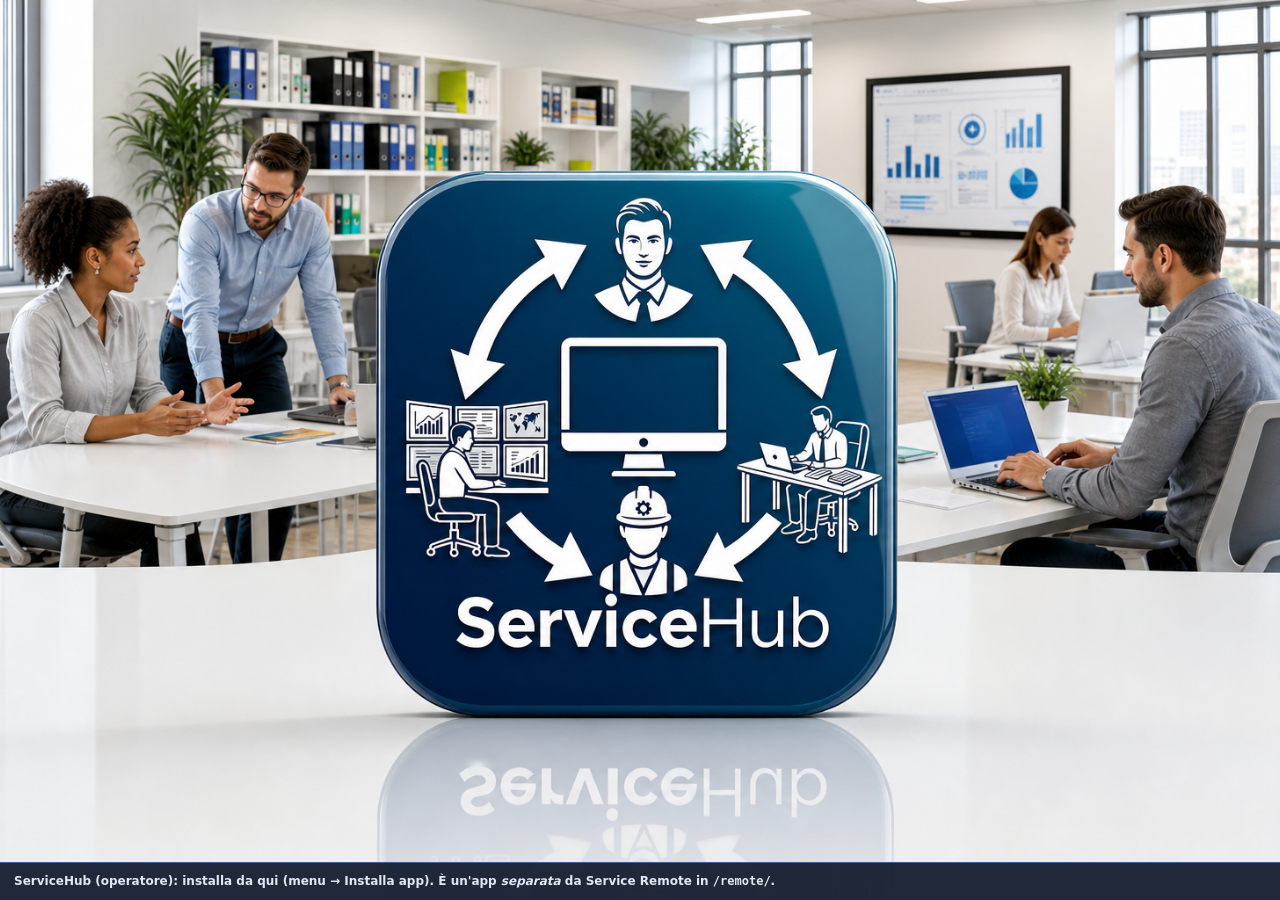
==== op/index.html @ 33609859 "k" ====
<!DOCTYPE html>
<html lang="it">
<head>
  <meta charset="utf-8" />
  <meta name="viewport" content="width=device-width, initial-scale=1" />
  <title>ServiceHub — installazione</title>
  <meta name="theme-color" content="#307eb4" />
  <meta name="application-name" content="ServiceHub" />
  <meta name="mobile-web-app-capable" content="yes" />
  <meta name="apple-mobile-web-app-capable" content="yes" />
  <meta name="apple-mobile-web-app-title" content="ServiceHub" />
  <link rel="manifest" href="manifest.json?v=op5" />
  <link rel="apple-touch-icon" href="../sh-touch.png?v=op5" />
  <link rel="icon" type="image/png" href="../sh-icon-192.png?v=op5" />
  <style>
    html, body { margin: 0; min-height: 100%; font-family: system-ui, sans-serif; }
    #splash-screen {
      position: fixed; inset: 0; z-index: 1; background: #000;
      display: flex; align-items: stretch; justify-content: stretch;
    }
    @media (orientation: portrait) { #splash-screen { background: #fff; } }
    #splash-wrap { position: relative; width: 100%; height: 100%; min-height: 100dvh; }
    #splash-wrap img {
      display: block; width: 100%; height: 100%;
      object-fit: cover; object-position: center;
      pointer-events: none; -webkit-user-drag: none;
    }
    #splash-enter {
      position: absolute; z-index: 2; background: transparent; border: none;
      cursor: pointer; outline: none; border-radius: 14%;
    }
    @media (orientation: landscape) {
      #splash-enter { top: 8%; left: 32%; width: 36%; height: 70%; }
    }
    @media (orientation: portrait) {
      #splash-enter { top: 36%; left: 14%; width: 72%; height: 30%; }
    }
    #op-install-hint {
      position: fixed; bottom: 0; left: 0; right: 0; z-index: 3;
      padding: 10px 14px; background: rgba(15, 23, 42, 0.92);
      color: #e2e8f0; font: 600 12px/1.45 system-ui, sans-serif;
      border-top: 1px solid rgba(96, 165, 250, 0.45);
    }
  </style>
</head>
<body>
  <div id="splash-screen">
    <div id="splash-wrap">
      <picture>
        <source media="(orientation: portrait)" srcset="../splash-mobile.png?v=op5" />
        <img src="../splash-pc.png?v=op5" alt="ServiceHub" />
      </picture>
      <button id="splash-enter" type="button" aria-label="Apri ServiceHub"></button>
    </div>
  </div>
  <div id="op-install-hint">
    <strong>ServiceHub (operatore):</strong> installa da qui (menu → Installa app).
    È un'app <em>separata</em> da Service Remote in <code>/remote/</code>.
  </div>
  <script>
    (function () {
      if ("serviceWorker" in navigator) {
        navigator.serviceWorker.register("./sw-op.js?v=op5", { scope: "./" }).catch(function () {});
      }
      var btn = document.getElementById("splash-enter");
      function enter() {
        var u = new URL("../index.html", location.href);
        u.search = location.search;
        u.hash = location.hash;
        location.href = u.href;
      }
      if (btn) btn.addEventListener("click", enter);
      if (window.matchMedia("(display-mode: standalone)").matches) {
        enter();
      }
    })();
  </script>
</body>
</html>
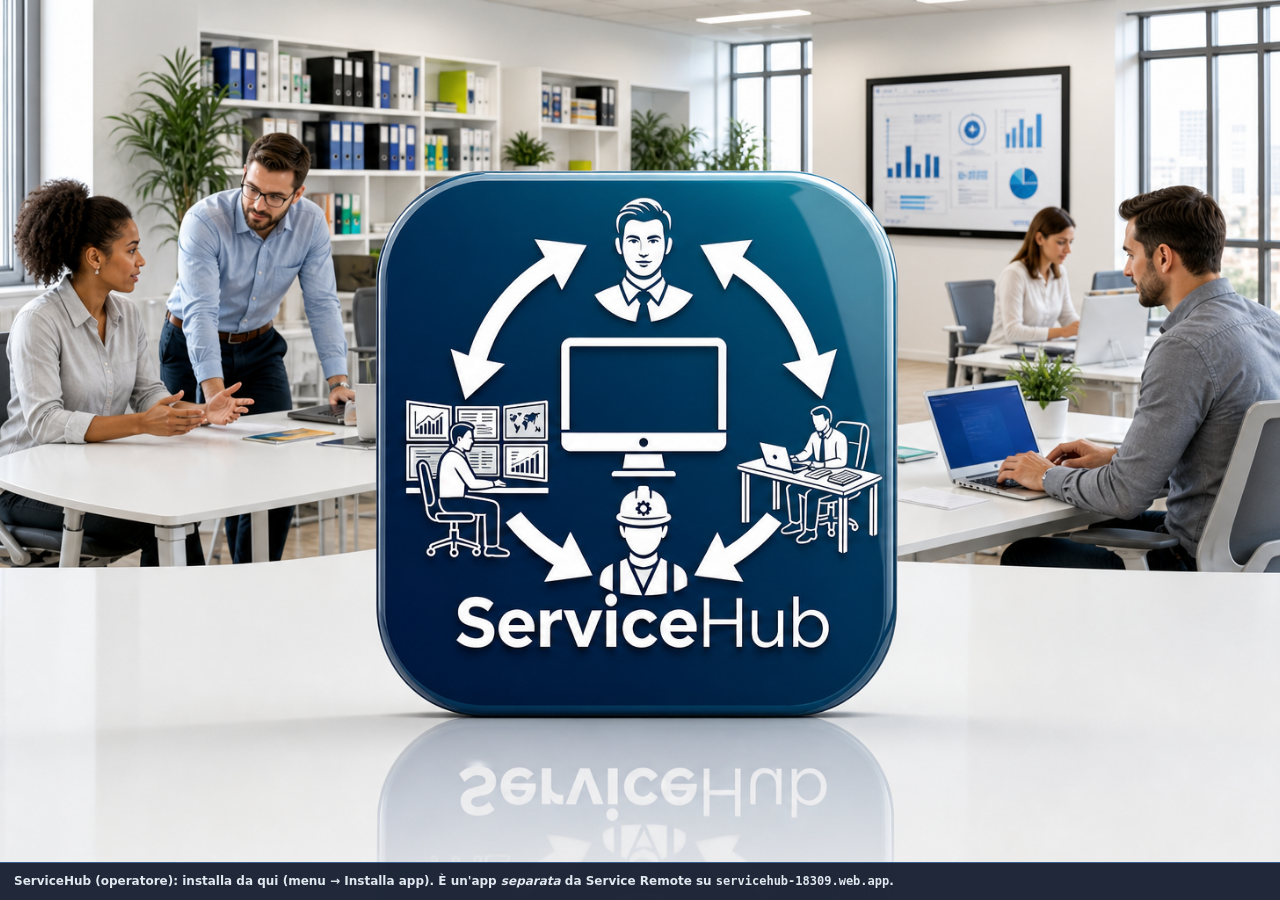
==== commit 8e8fac84: "h" ====
--- a/op/index.html
+++ b/op/index.html
@@ -55,7 +55,7 @@
   </div>
   <div id="op-install-hint">
     <strong>ServiceHub (operatore):</strong> installa da qui (menu → Installa app).
-    È un'app <em>separata</em> da Service Remote in <code>/remote/</code>.
+    È un'app <em>separata</em> da Service Remote su <code>servicehub-18309.web.app</code>.
   </div>
   <script>
     (function () {
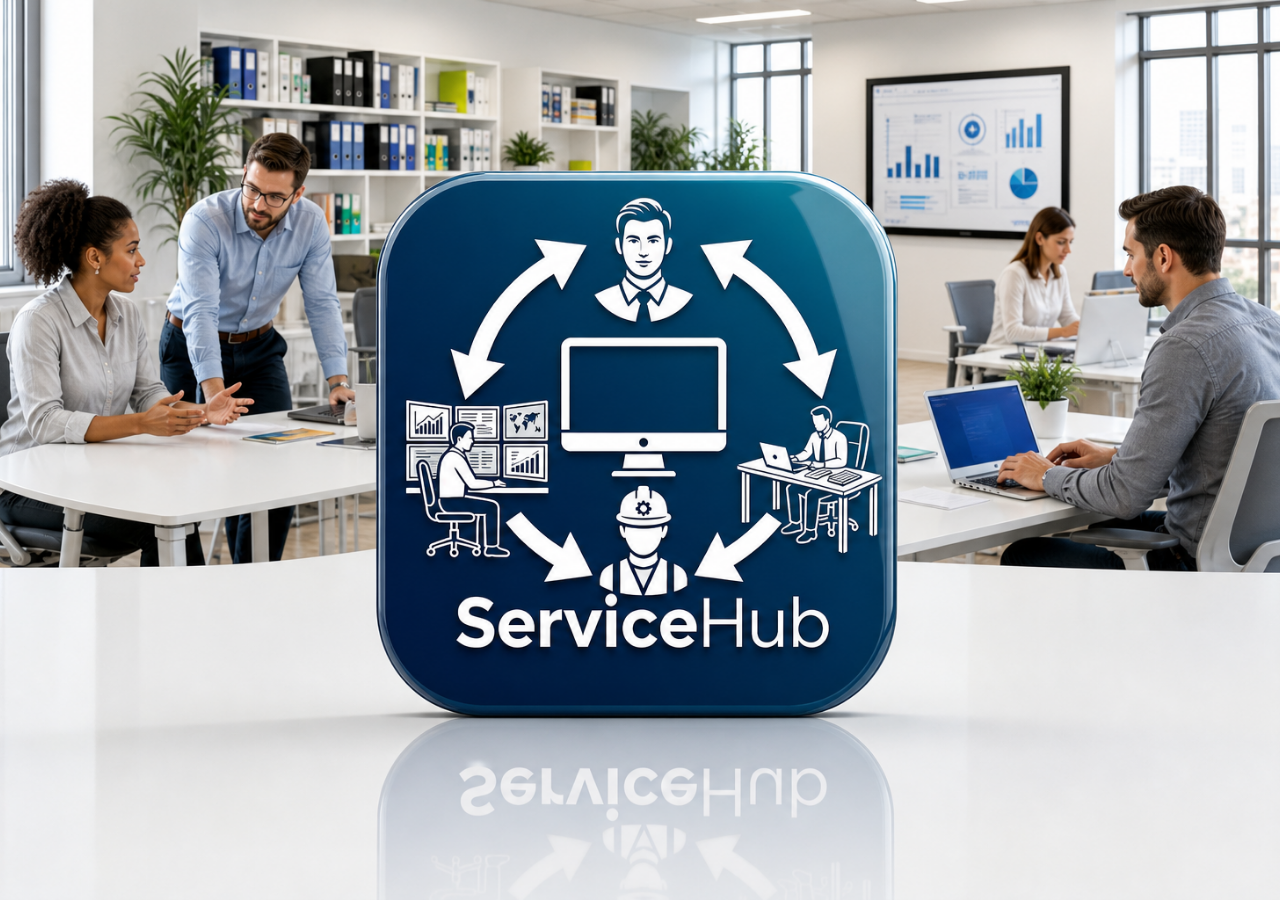
==== commit 046a61c1: "fix(op): widen PWA scope to remove Edge URL bar on launch Co-authored-by: Cursor <cursoragent@cursor" ====
--- a/op/index.html
+++ b/op/index.html
@@ -9,9 +9,9 @@
   <meta name="mobile-web-app-capable" content="yes" />
   <meta name="apple-mobile-web-app-capable" content="yes" />
   <meta name="apple-mobile-web-app-title" content="ServiceHub" />
-  <link rel="manifest" href="manifest.json?v=op5" />
-  <link rel="apple-touch-icon" href="../sh-touch.png?v=op5" />
-  <link rel="icon" type="image/png" href="../sh-icon-192.png?v=op5" />
+  <link rel="manifest" href="manifest.json?v=op6" />
+  <link rel="apple-touch-icon" href="../sh-touch.png?v=op6" />
+  <link rel="icon" type="image/png" href="../sh-icon-192.png?v=op6" />
   <style>
     html, body { margin: 0; min-height: 100%; font-family: system-ui, sans-serif; }
     #splash-screen {
@@ -35,32 +35,22 @@
     @media (orientation: portrait) {
       #splash-enter { top: 36%; left: 14%; width: 72%; height: 30%; }
     }
-    #op-install-hint {
-      position: fixed; bottom: 0; left: 0; right: 0; z-index: 3;
-      padding: 10px 14px; background: rgba(15, 23, 42, 0.92);
-      color: #e2e8f0; font: 600 12px/1.45 system-ui, sans-serif;
-      border-top: 1px solid rgba(96, 165, 250, 0.45);
-    }
   </style>
 </head>
 <body>
   <div id="splash-screen">
     <div id="splash-wrap">
       <picture>
-        <source media="(orientation: portrait)" srcset="../splash-mobile.png?v=op5" />
-        <img src="../splash-pc.png?v=op5" alt="ServiceHub" />
+        <source media="(orientation: portrait)" srcset="../splash-mobile.png?v=op6" />
+        <img src="../splash-pc.png?v=op6" alt="ServiceHub" />
       </picture>
       <button id="splash-enter" type="button" aria-label="Apri ServiceHub"></button>
     </div>
   </div>
-  <div id="op-install-hint">
-    <strong>ServiceHub (operatore):</strong> installa da qui (menu → Installa app).
-    È un'app <em>separata</em> da Service Remote su <code>servicehub-18309.web.app</code>.
-  </div>
   <script>
     (function () {
       if ("serviceWorker" in navigator) {
-        navigator.serviceWorker.register("./sw-op.js?v=op5", { scope: "./" }).catch(function () {});
+        navigator.serviceWorker.register("./sw-op.js?v=op6", { scope: "/ServiceHub/" }).catch(function () {});
       }
       var btn = document.getElementById("splash-enter");
       function enter() {
